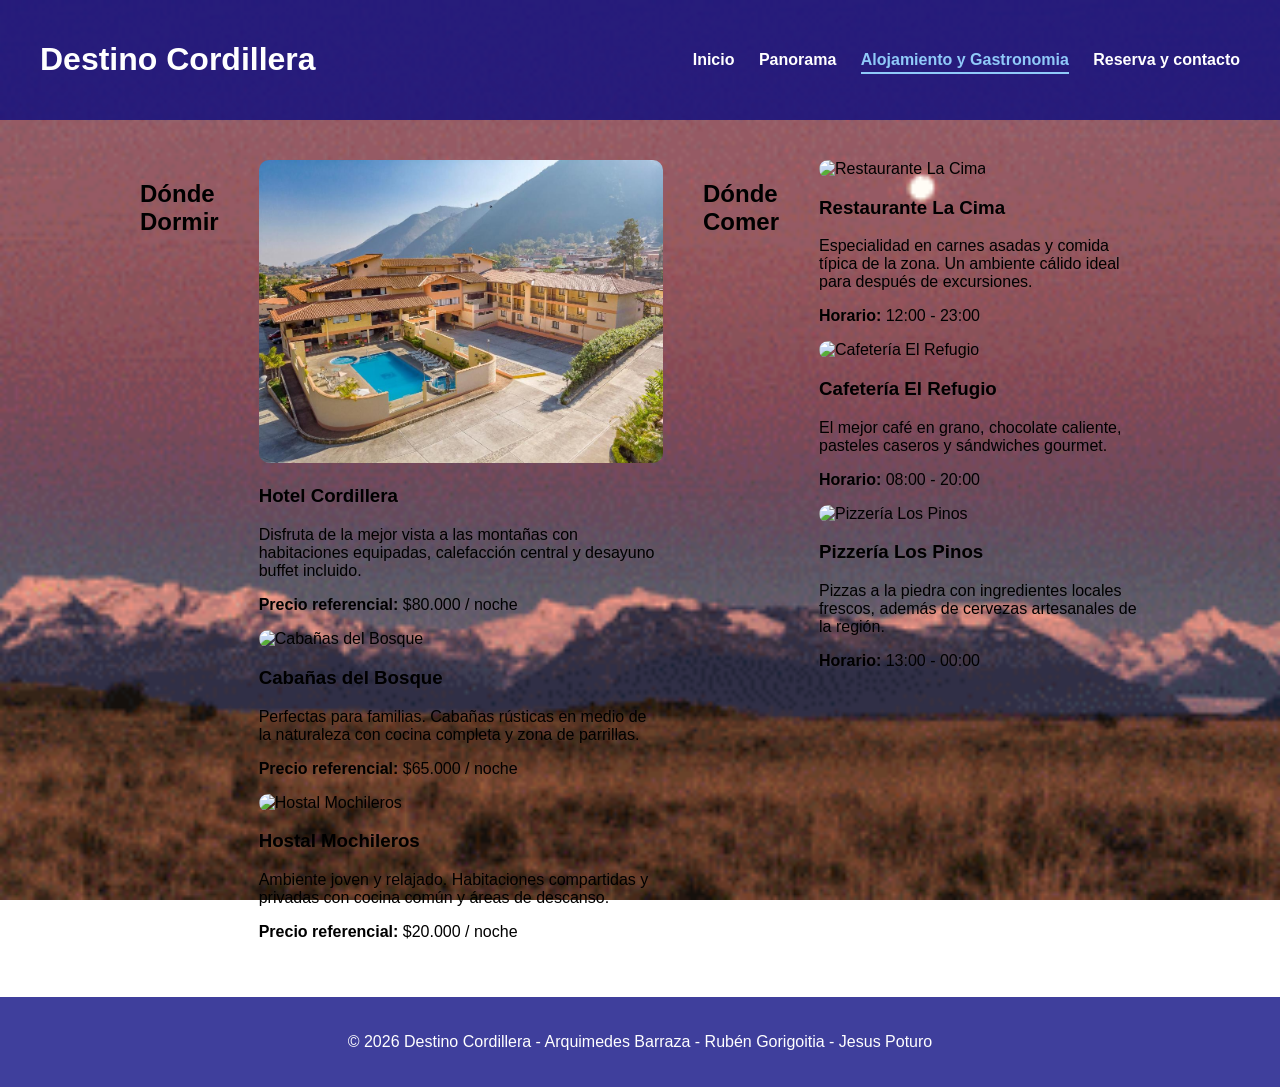
==== alojamiento-gastronomia.html @ 214349b8 "creacion es estructura html alojamientos y reservas" ====
<!doctype html>
<html lang="es">

<head>
  <meta charset="UTF-8" />
  <meta name="viewport" content="width=device-width, initial-scale=1.0" />
  <title>Alojamiento y Gastronomía - Destino Cordillera</title>
  <link rel="stylesheet" href="css/styles.css" />
</head>

<body>
  <header>
    <h1>Destino Cordillera</h1>
    <nav>
      <a href="index.html" class="enlace-menu">Inicio</a>
      <a href="panorama.html" class="enlace-menu">Panorama</a>
      <a href="alojamiento-gastronomia.html" class="enlace-menu activo">Alojamiento y Gastronomia</a>
      <a href="reserva-contacto.html" class="enlace-menu">Reserva y contacto</a>
    </nav>
  </header>

  <main>
    <h2>Dónde Dormir</h2>
    <section class="contenedor-tarjetas">
      <article class="tarjeta-info">
        <img src="img/recursos/hotel.jpg" alt="Hotel Cordillera" />
        <div class="contenido-tarjeta">
          <h3>Hotel Cordillera</h3>
          <p>Disfruta de la mejor vista a las montañas con habitaciones equipadas, calefacción central y desayuno buffet
            incluido.</p>
          <p><strong>Precio referencial:</strong> $80.000 / noche</p>
        </div>
      </article>

      <article class="tarjeta-info">
        <img src="https://via.placeholder.com/300x200" alt="Cabañas del Bosque" />
        <div class="contenido-tarjeta">
          <h3>Cabañas del Bosque</h3>
          <p>Perfectas para familias. Cabañas rústicas en medio de la naturaleza con cocina completa y zona de
            parrillas.</p>
          <p><strong>Precio referencial:</strong> $65.000 / noche</p>
        </div>
      </article>

      <article class="tarjeta-info">
        <img src="https://via.placeholder.com/300x200" alt="Hostal Mochileros" />
        <div class="contenido-tarjeta">
          <h3>Hostal Mochileros</h3>
          <p>Ambiente joven y relajado. Habitaciones compartidas y privadas con cocina común y áreas de descanso.</p>
          <p><strong>Precio referencial:</strong> $20.000 / noche</p>
        </div>
      </article>
    </section>

    <h2>Dónde Comer</h2>
    <section class="contenedor-tarjetas">
      <article class="tarjeta-info">
        <img src="https://via.placeholder.com/300x200" alt="Restaurante La Cima" />
        <div class="contenido-tarjeta">
          <h3>Restaurante La Cima</h3>
          <p>Especialidad en carnes asadas y comida típica de la zona. Un ambiente cálido ideal para después de
            excursiones.</p>
          <p><strong>Horario:</strong> 12:00 - 23:00</p>
        </div>
      </article>

      <article class="tarjeta-info">
        <img src="https://via.placeholder.com/300x200" alt="Cafetería El Refugio" />
        <div class="contenido-tarjeta">
          <h3>Cafetería El Refugio</h3>
          <p>El mejor café en grano, chocolate caliente, pasteles caseros y sándwiches gourmet.</p>
          <p><strong>Horario:</strong> 08:00 - 20:00</p>
        </div>
      </article>

      <article class="tarjeta-info">
        <img src="https://via.placeholder.com/300x200" alt="Pizzería Los Pinos" />
        <div class="contenido-tarjeta">
          <h3>Pizzería Los Pinos</h3>
          <p>Pizzas a la piedra con ingredientes locales frescos, además de cervezas artesanales de la región.</p>
          <p><strong>Horario:</strong> 13:00 - 00:00</p>
        </div>
      </article>
    </section>
  </main>

  <footer>
    <p>
      &copy; 2026 Destino Cordillera - Arquimedes Barraza - Rubén Gorigoitia - Jesus Poturo
    </p>
  </footer>
</body>

</html>
---- css/styles.css ----
body {
  margin: 0;
  padding: 0;
  font-family: Arial, Helvetica, sans-serif;
  background-image: url("../img/recursos/fondo.gif");
  background-size: cover;
  background-position: center;
  background-attachment: fixed;
  color: rgb(0, 0, 0);
  display: flex;
  flex-direction: column;
  min-height: 100vh;
}

header,
footer {
  background-color: rgba(9, 9, 129, 0.781);
  color: white;
  padding: 20px 40px;
}

header {
  display: flex;
  justify-content: space-between;
  align-items: center;
}

.enlace-menu {
  color: white;
  text-decoration: none;
  margin-left: 20px;
  font-weight: bold;
  transition: color 0.25s ease, border-bottom 0.25s ease;
  padding-bottom: 4px;
}

.enlace-menu:hover,
.enlace-menu.activo {
  color: #90caf9;
  border-bottom: 2px solid #90caf9;
}

main {
  max-width: 1000px;
  margin: 40px auto;
  display: flex;
  gap: 40px;
}

main img {
  max-width: 100%;
  border-radius: 10px;
}

.caja-presentacion {
  flex: 1;
  background-color: rgba(255, 255, 255, 0.911);
  padding: 30px;
  border-radius: 10px;
  box-shadow: 0 4px 15px rgba(0, 0, 0, 0.15);
}

.caja-botones {
  flex: 1;
  display: flex;
  flex-direction: column;
  justify-content: center;
}

.boton-gigante {
  display: block;
  background-color: rgba(9, 9, 129, 0.781);
  color: white;
  text-decoration: none;
  text-align: center;
  padding: 20px;
  margin-bottom: 20px;
  border-radius: 8px;
  font-weight: bold;
  font-size: 1.2rem;
  transition: transform 0.2s ease, background-color 0.2s ease, box-shadow 0.2s ease;
}

.boton-gigante:hover {
  background-color: rgba(6, 6, 95, 0.9);
  transform: translateY(-2px);
  box-shadow: 0 4px 12px rgba(0, 0, 0, 0.25);
}

footer {
  text-align: center;
  margin-top: auto;
}

/* ==========================================================================
   Estilos para la sección Panorama
   ========================================================================== */

main.main-panoramas {
  max-width: 1140px;
  width: 92%;
  display: flex;
  flex-direction: column;
  gap: 35px;
}

.banner-panoramas {
  text-align: center;
}

.banner-panoramas h2 {
  margin-top: 0;
  color: #090981;
  font-size: 2.1rem;
  margin-bottom: 15px;
}

.banner-panoramas p {
  font-size: 1.1rem;
  line-height: 1.6;
  color: #333;
  max-width: 850px;
  margin: 0 auto 20px auto;
}

.insignias-destacadas {
  display: flex;
  flex-wrap: wrap;
  justify-content: center;
  gap: 12px;
  margin-top: 15px;
}

.insignia-pill {
  background-color: rgba(9, 9, 129, 0.08);
  color: #090981;
  padding: 8px 16px;
  border-radius: 20px;
  font-size: 0.9rem;
  font-weight: bold;
  border: 1px solid rgba(9, 9, 129, 0.2);
}

/* Grilla de Panoramas */
.grilla-panoramas {
  display: grid;
  grid-template-columns: repeat(auto-fit, minmax(320px, 1fr));
  gap: 28px;
}

.tarjeta-panorama {
  background-color: rgba(255, 255, 255, 0.94);
  border-radius: 12px;
  overflow: hidden;
  box-shadow: 0 6px 18px rgba(0, 0, 0, 0.18);
  display: flex;
  flex-direction: column;
  transition: transform 0.3s ease, box-shadow 0.3s ease;
}

.tarjeta-panorama:hover {
  transform: translateY(-6px);
  box-shadow: 0 14px 26px rgba(0, 0, 0, 0.28);
}

.tarjeta-img-contenedor {
  position: relative;
  width: 100%;
  height: 230px;
  overflow: hidden;
}

.tarjeta-img-contenedor img {
  width: 100%;
  height: 100%;
  object-fit: cover;
  border-radius: 0;
  display: block;
  transition: transform 0.4s ease;
}

.tarjeta-panorama:hover .tarjeta-img-contenedor img {
  transform: scale(1.05);
}

.badge-categoria {
  position: absolute;
  top: 12px;
  right: 12px;
  background-color: rgba(9, 9, 129, 0.88);
  color: white;
  padding: 5px 14px;
  border-radius: 15px;
  font-size: 0.8rem;
  font-weight: bold;
  letter-spacing: 0.5px;
  box-shadow: 0 2px 6px rgba(0, 0, 0, 0.3);
}

.tarjeta-cuerpo {
  padding: 24px;
  display: flex;
  flex-direction: column;
  flex-grow: 1;
}

.tarjeta-cuerpo h3 {
  margin: 0 0 12px 0;
  color: #090981;
  font-size: 1.35rem;
}

.tarjeta-cuerpo p {
  margin: 0 0 16px 0;
  color: #444;
  line-height: 1.5;
  font-size: 0.95rem;
  flex-grow: 1;
}

.detalles-actividad {
  list-style: none;
  padding: 0;
  margin: 0 0 20px 0;
  border-top: 1px solid #e2e8f0;
  padding-top: 14px;
  font-size: 0.88rem;
  color: #555;
}

.detalles-actividad li {
  margin-bottom: 7px;
  display: flex;
  align-items: center;
  gap: 6px;
}

.detalles-actividad strong {
  color: #1e293b;
}

.boton-reserva-card {
  display: block;
  background-color: rgba(9, 9, 129, 0.85);
  color: white;
  text-align: center;
  text-decoration: none;
  padding: 13px;
  border-radius: 8px;
  font-weight: bold;
  font-size: 1rem;
  transition: background-color 0.2s ease, transform 0.2s ease;
}

.boton-reserva-card:hover {
  background-color: #050550;
  transform: translateY(-2px);
}

/* Sección de Recomendaciones / Consejos */
.seccion-consejos h2 {
  color: #090981;
  margin-top: 0;
  text-align: center;
  font-size: 1.85rem;
  margin-bottom: 15px;
}

.seccion-consejos .subtitulo-consejos {
  text-align: center;
  color: #555;
  margin-top: 0;
  margin-bottom: 25px;
}

.grilla-consejos {
  display: grid;
  grid-template-columns: repeat(auto-fit, minmax(230px, 1fr));
  gap: 20px;
}

.tarjeta-consejo {
  background: rgba(9, 9, 129, 0.05);
  border-left: 4px solid rgba(9, 9, 129, 0.781);
  padding: 18px;
  border-radius: 8px;
}

.tarjeta-consejo h4 {
  margin: 0 0 8px 0;
  color: #090981;
  font-size: 1.1rem;
}

.tarjeta-consejo p {
  margin: 0;
  color: #555;
  font-size: 0.92rem;
  line-height: 1.45;
}

/* Banner CTA Final */
.banner-cta-final {
  text-align: center;
  background-color: rgba(255, 255, 255, 0.94);
  padding: 35px 25px;
  border-radius: 10px;
}

.banner-cta-final h3 {
  color: #090981;
  font-size: 1.7rem;
  margin: 0 0 10px 0;
}

.banner-cta-final p {
  color: #444;
  font-size: 1.1rem;
  max-width: 700px;
  margin: 0 auto 22px auto;
}

.boton-cta-contacto {
  display: inline-block;
  background-color: rgba(9, 9, 129, 0.85);
  color: white;
  text-decoration: none;
  padding: 15px 35px;
  border-radius: 8px;
  font-weight: bold;
  font-size: 1.15rem;
  transition: background-color 0.2s ease, transform 0.2s ease, box-shadow 0.2s ease;
}

.boton-cta-contacto:hover {
  background-color: #050550;
  transform: translateY(-2px);
  box-shadow: 0 4px 12px rgba(0, 0, 0, 0.25);
}

/* ==========================================================================
   Diseño Responsivo
   ========================================================================== */

@media (max-width: 850px) {
  header {
    flex-direction: column;
    text-align: center;
    gap: 15px;
    padding: 20px;
  }

  nav {
    display: flex;
    flex-wrap: wrap;
    justify-content: center;
    gap: 10px;
  }

  .enlace-menu {
    margin: 0 8px;
  }

  main {
    flex-direction: column;
    margin: 25px auto;
    width: 92%;
  }

  .grilla-panoramas {
    grid-template-columns: 1fr;
  }
}
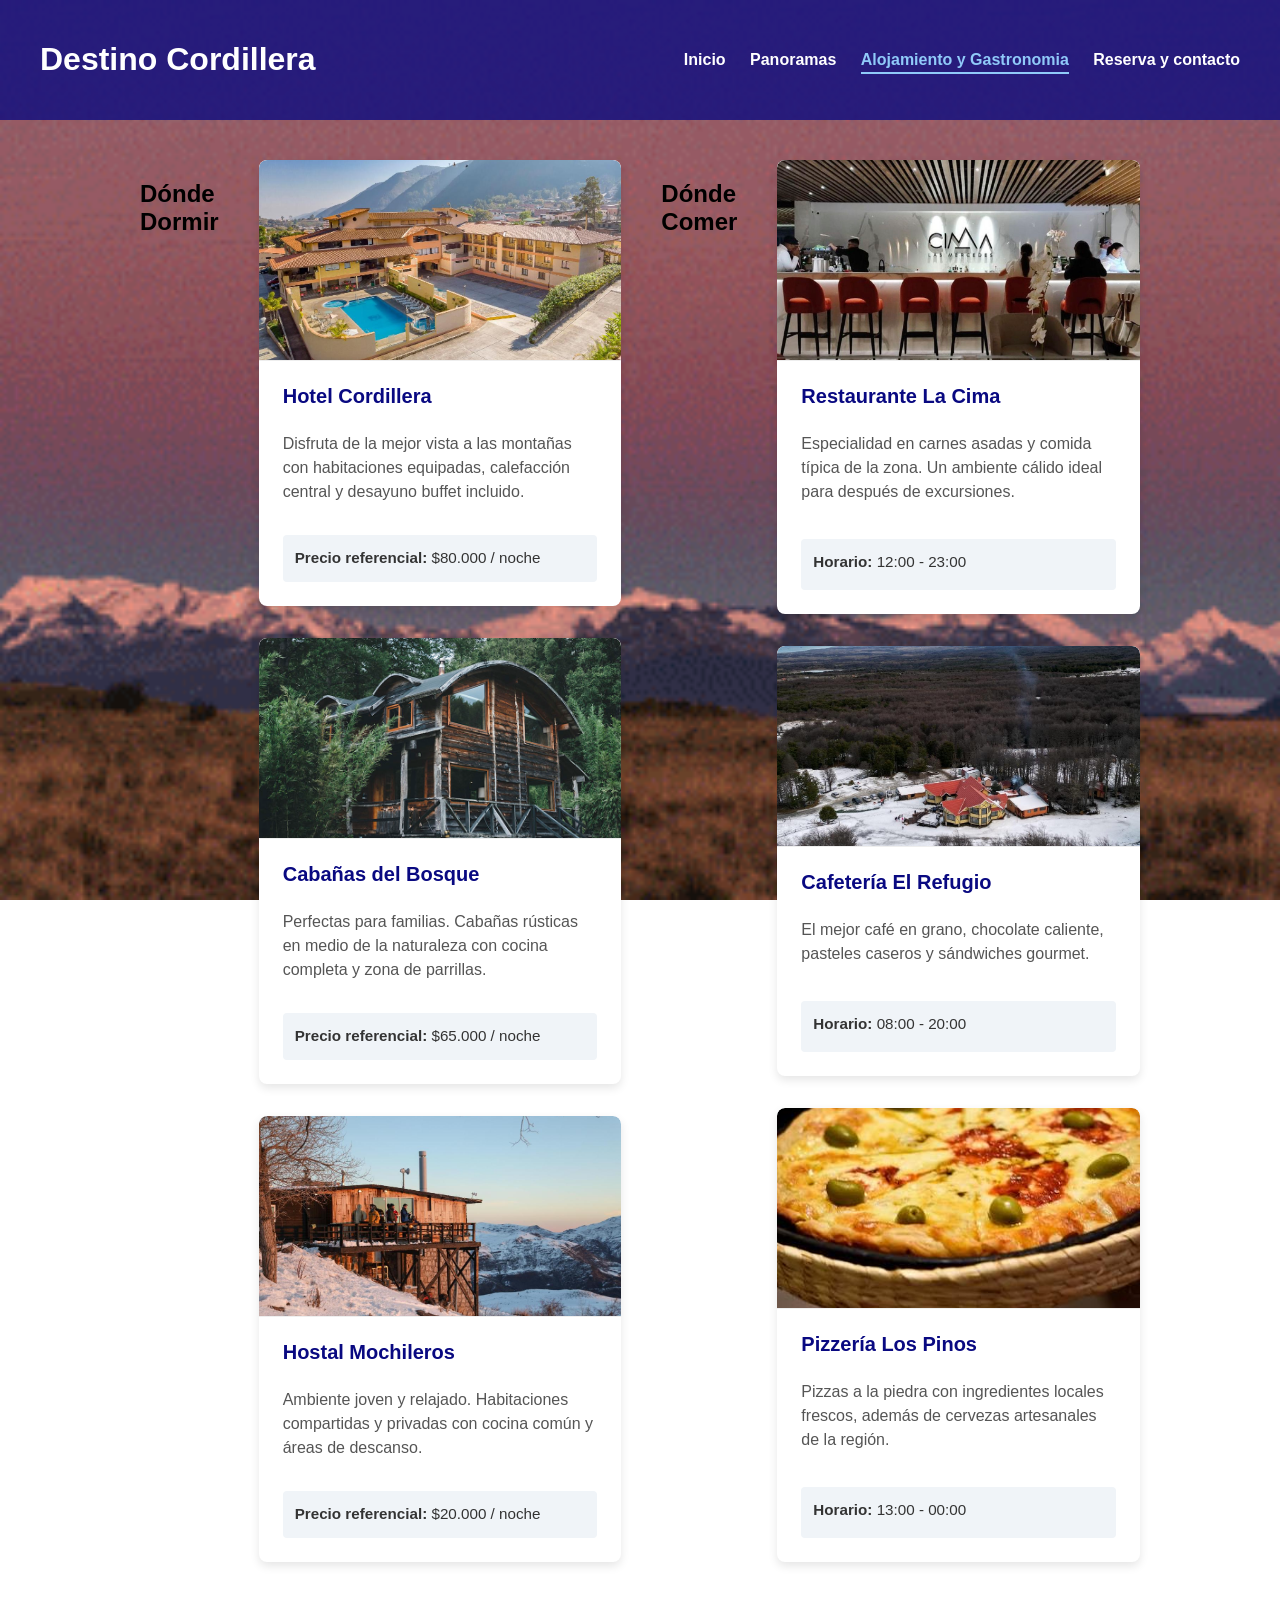
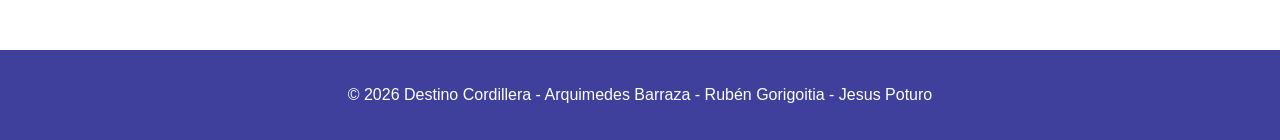
==== commit 2148510b: "cambie, agregue images y breves correcciones" ====
--- a/alojamiento-gastronomia.html
+++ b/alojamiento-gastronomia.html
@@ -13,7 +13,7 @@
     <h1>Destino Cordillera</h1>
     <nav>
       <a href="index.html" class="enlace-menu">Inicio</a>
-      <a href="panorama.html" class="enlace-menu">Panorama</a>
+      <a href="panorama.html" class="enlace-menu">Panoramas</a>
       <a href="alojamiento-gastronomia.html" class="enlace-menu activo">Alojamiento y Gastronomia</a>
       <a href="reserva-contacto.html" class="enlace-menu">Reserva y contacto</a>
     </nav>
@@ -33,7 +33,7 @@
       </article>
 
       <article class="tarjeta-info">
-        <img src="https://via.placeholder.com/300x200" alt="Cabañas del Bosque" />
+        <img src="img/recursos/cabañasbosque.jpg" alt="Cabañas del Bosque" />
         <div class="contenido-tarjeta">
           <h3>Cabañas del Bosque</h3>
           <p>Perfectas para familias. Cabañas rústicas en medio de la naturaleza con cocina completa y zona de
@@ -43,7 +43,7 @@
       </article>
 
       <article class="tarjeta-info">
-        <img src="https://via.placeholder.com/300x200" alt="Hostal Mochileros" />
+        <img src="img/recursos/mochileros.jpg" alt="Hostal Mochileros" />
         <div class="contenido-tarjeta">
           <h3>Hostal Mochileros</h3>
           <p>Ambiente joven y relajado. Habitaciones compartidas y privadas con cocina común y áreas de descanso.</p>
@@ -55,7 +55,7 @@
     <h2>Dónde Comer</h2>
     <section class="contenedor-tarjetas">
       <article class="tarjeta-info">
-        <img src="https://via.placeholder.com/300x200" alt="Restaurante La Cima" />
+        <img src="img/recursos/lacima.jpg" alt="Restaurante La Cima" />
         <div class="contenido-tarjeta">
           <h3>Restaurante La Cima</h3>
           <p>Especialidad en carnes asadas y comida típica de la zona. Un ambiente cálido ideal para después de
@@ -65,7 +65,7 @@
       </article>
 
       <article class="tarjeta-info">
-        <img src="https://via.placeholder.com/300x200" alt="Cafetería El Refugio" />
+        <img src="img/recursos/cafeteriarefugio.jpg" alt="Cafetería El Refugio" />
         <div class="contenido-tarjeta">
           <h3>Cafetería El Refugio</h3>
           <p>El mejor café en grano, chocolate caliente, pasteles caseros y sándwiches gourmet.</p>
@@ -74,7 +74,7 @@
       </article>
 
       <article class="tarjeta-info">
-        <img src="https://via.placeholder.com/300x200" alt="Pizzería Los Pinos" />
+        <img src="img/recursos/pizza.jfif" alt="Pizzería Los Pinos" />
         <div class="contenido-tarjeta">
           <h3>Pizzería Los Pinos</h3>
           <p>Pizzas a la piedra con ingredientes locales frescos, además de cervezas artesanales de la región.</p>
--- a/css/styles.css
+++ b/css/styles.css
@@ -372,3 +372,174 @@
   }
 }
 
+/* ==========================================================================
+   Estilos específicos para la página de Reserva y Contacto
+   ========================================================================== */
+.contenedor-contacto {
+  padding: 2rem;
+  max-width: 1200px;
+  margin: 0 auto;
+  display: flex;
+  flex-direction: column;
+  gap: 2rem;
+}
+
+.seccion-formulario,
+.seccion-info-contacto {
+  background-color: #f9f9f9;
+  padding: 2rem;
+  border-radius: 8px;
+  box-shadow: 0 4px 6px rgba(0, 0, 0, 0.1);
+}
+
+.formulario-reserva fieldset {
+  border: 1px solid #ddd;
+  padding: 1.5rem;
+  margin-bottom: 1.5rem;
+  border-radius: 4px;
+}
+
+.formulario-reserva legend {
+  font-weight: bold;
+  color: #333;
+  padding: 0 0.5rem;
+}
+
+.formulario-reserva label {
+  display: block;
+  margin-bottom: 0.5rem;
+  font-weight: 600;
+  color: #555;
+}
+
+.formulario-reserva input,
+.formulario-reserva select,
+.formulario-reserva textarea {
+  width: 100%;
+  padding: 0.75rem;
+  margin-bottom: 1rem;
+  border: 1px solid #ccc;
+  border-radius: 4px;
+  font-family: inherit;
+}
+
+.formulario-reserva input:focus,
+.formulario-reserva select:focus,
+.formulario-reserva textarea:focus {
+  border-color: #0066cc;
+  outline: none;
+  box-shadow: 0 0 0 3px rgba(0, 102, 204, 0.2);
+}
+
+.boton-enviar {
+  background-color: #0066cc;
+  color: white;
+  border: none;
+  padding: 1rem 2rem;
+  font-size: 1.1rem;
+  border-radius: 4px;
+  cursor: pointer;
+  transition: background-color 0.3s;
+  width: 100%;
+}
+
+.boton-enviar:hover {
+  background-color: #004c99;
+}
+
+.seccion-info-contacto h3 {
+  color: #333;
+  margin-top: 1.5rem;
+  margin-bottom: 1rem;
+}
+
+.seccion-info-contacto p {
+  margin-bottom: 0.5rem;
+  color: #555;
+}
+
+.mapa-referencial img {
+  display: block;
+  margin-top: 1rem;
+  box-shadow: 0 2px 4px rgba(0, 0, 0, 0.1);
+}
+
+/* Responsividad para pantallas grandes */
+@media (min-width: 768px) {
+  .contenedor-contacto {
+    flex-direction: row;
+    align-items: flex-start;
+  }
+
+  .seccion-formulario {
+    flex: 2;
+  }
+
+  .seccion-info-contacto {
+    flex: 1;
+  }
+}
+
+/* ==========================================================================
+   Estilos específicos para la página de Alojamiento y Gastronomía
+   ========================================================================== */
+.contenedor-tarjetas {
+  display: grid;
+  grid-template-columns: repeat(auto-fit, minmax(280px, 1fr));
+  gap: 2rem;
+  margin-bottom: 3rem;
+  width: 100%;
+}
+
+.tarjeta-info {
+  background-color: white;
+  border-radius: 8px;
+  overflow: hidden;
+  box-shadow: 0 4px 10px rgba(0, 0, 0, 0.1);
+  transition: transform 0.3s ease, box-shadow 0.3s ease;
+  display: flex;
+  flex-direction: column;
+}
+
+.tarjeta-info:hover {
+  transform: translateY(-5px);
+  box-shadow: 0 8px 15px rgba(0, 0, 0, 0.2);
+}
+
+.tarjeta-info img {
+  width: 100%;
+  height: 200px;
+  object-fit: cover;
+  border-bottom: 1px solid #eee;
+  border-radius: 8px 8px 0 0;
+}
+
+.contenido-tarjeta {
+  padding: 1.5rem;
+  display: flex;
+  flex-direction: column;
+  flex-grow: 1;
+}
+
+.contenido-tarjeta h3 {
+  color: #090981;
+  margin-top: 0;
+  margin-bottom: 0.5rem;
+  font-size: 1.25rem;
+}
+
+.contenido-tarjeta p {
+  color: #555;
+  line-height: 1.5;
+  margin-bottom: 1rem;
+  flex-grow: 1;
+}
+
+.contenido-tarjeta p:last-child {
+  margin-bottom: 0;
+  font-size: 0.95rem;
+  background-color: #f0f4f8;
+  padding: 0.75rem;
+  border-radius: 4px;
+  color: #333;
+}
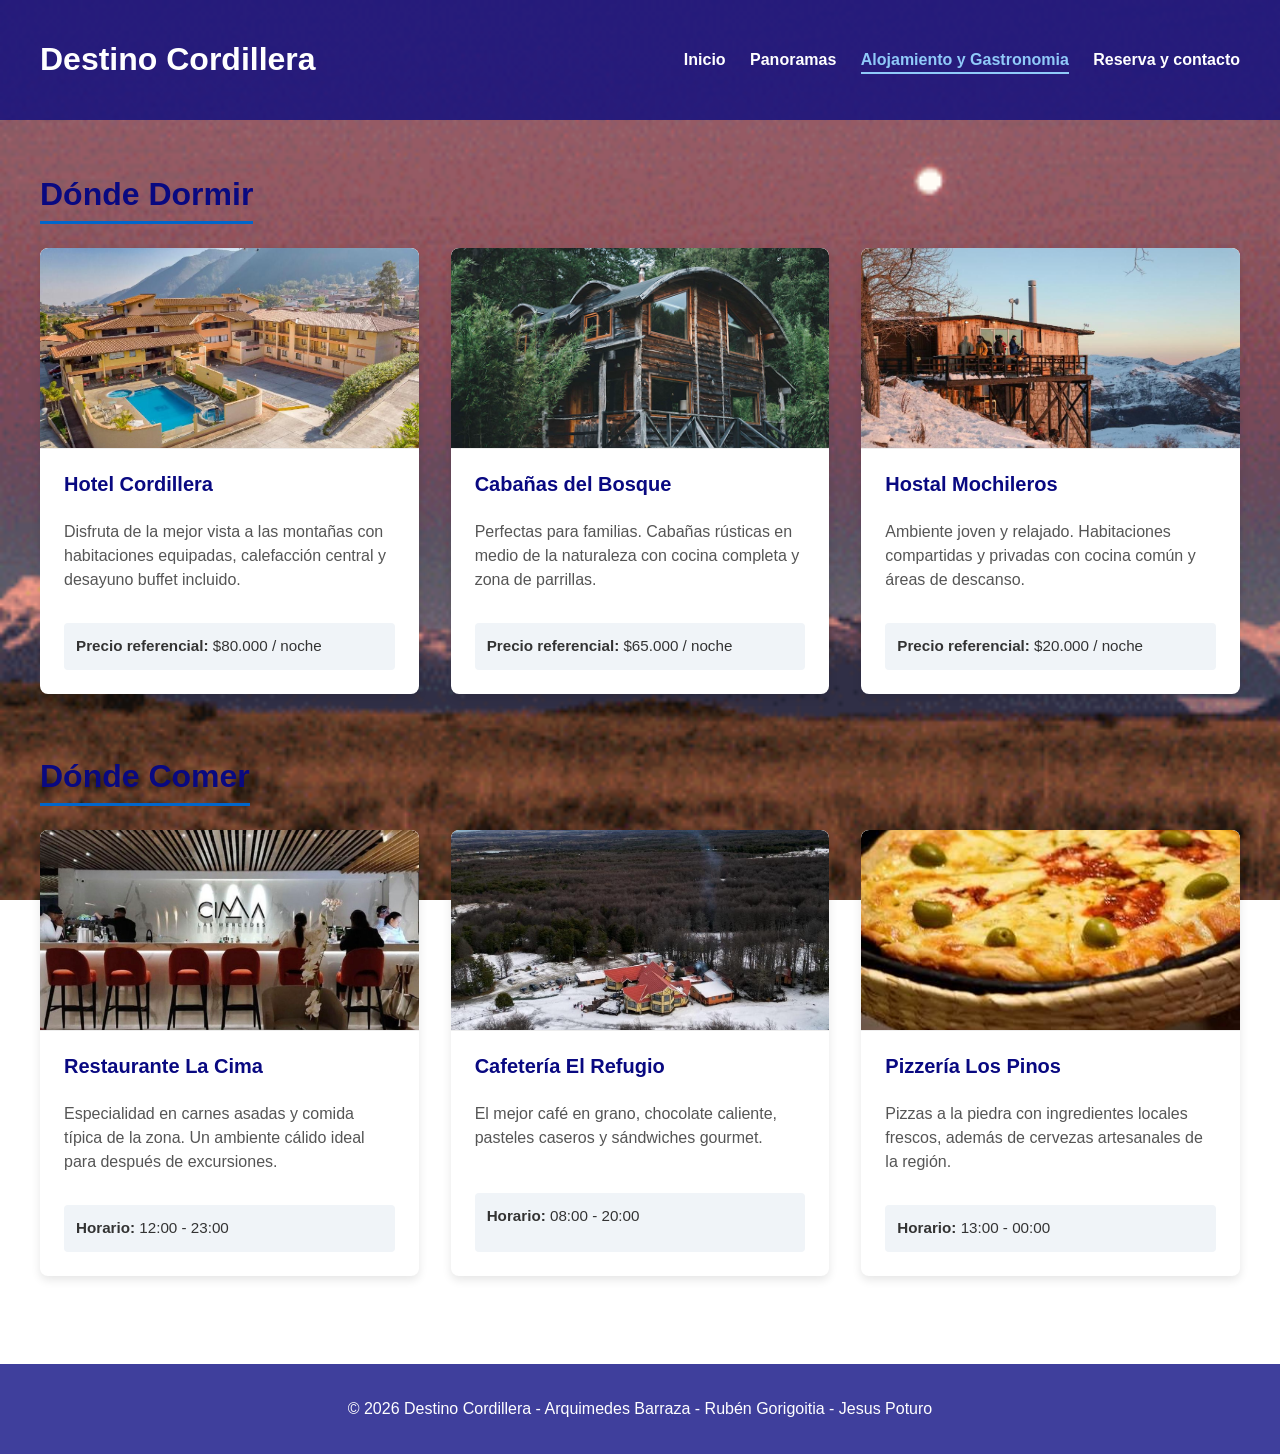
==== commit ce3598f3: "arreglos letras voladoras" ====
--- a/alojamiento-gastronomia.html
+++ b/alojamiento-gastronomia.html
@@ -19,8 +19,8 @@
     </nav>
   </header>
 
-  <main>
-    <h2>Dónde Dormir</h2>
+  <main class="main-alojamiento">
+    <h2 class="titulo-seccion">Dónde Dormir</h2>
     <section class="contenedor-tarjetas">
       <article class="tarjeta-info">
         <img src="img/recursos/hotel.jpg" alt="Hotel Cordillera" />
@@ -52,7 +52,7 @@
       </article>
     </section>
 
-    <h2>Dónde Comer</h2>
+    <h2 class="titulo-seccion">Dónde Comer</h2>
     <section class="contenedor-tarjetas">
       <article class="tarjeta-info">
         <img src="img/recursos/lacima.jpg" alt="Restaurante La Cima" />
--- a/css/styles.css
+++ b/css/styles.css
@@ -376,97 +376,218 @@
    Estilos específicos para la página de Reserva y Contacto
    ========================================================================== */
 .contenedor-contacto {
-  padding: 2rem;
+  padding: 2rem 1rem;
   max-width: 1200px;
   margin: 0 auto;
+}
+
+.columnas-contacto {
   display: flex;
   flex-direction: column;
   gap: 2rem;
+}
+
+.titulo-centro {
+  text-align: center;
+  margin-bottom: 2rem;
 }
 
 .seccion-formulario,
 .seccion-info-contacto {
-  background-color: #f9f9f9;
-  padding: 2rem;
-  border-radius: 8px;
-  box-shadow: 0 4px 6px rgba(0, 0, 0, 0.1);
+  background-color: #ffffff;
+  padding: 2.5rem;
+  border-radius: 12px;
+  box-shadow: 0 8px 24px rgba(9, 9, 129, 0.08);
+  border-top: 4px solid rgba(9, 9, 129, 0.781);
 }
 
 .formulario-reserva fieldset {
-  border: 1px solid #ddd;
-  padding: 1.5rem;
-  margin-bottom: 1.5rem;
-  border-radius: 4px;
+  border: 1px solid #e2e8f0;
+  padding: 1.8rem;
+  margin-bottom: 2rem;
+  border-radius: 8px;
+  background-color: #f8fafc;
 }
 
 .formulario-reserva legend {
-  font-weight: bold;
-  color: #333;
-  padding: 0 0.5rem;
+  font-weight: 700;
+  color: #090981;
+  padding: 0 1rem;
+  font-size: 1.15rem;
+  background-color: #ffffff;
+  border: 1px solid #e2e8f0;
+  border-radius: 20px;
 }
 
 .formulario-reserva label {
   display: block;
-  margin-bottom: 0.5rem;
+  margin-bottom: 0.6rem;
   font-weight: 600;
-  color: #555;
-}
-
-.formulario-reserva input,
+  color: #334155;
+  font-size: 0.95rem;
+}
+
+.formulario-reserva input:not([type="radio"]),
 .formulario-reserva select,
 .formulario-reserva textarea {
   width: 100%;
-  padding: 0.75rem;
-  margin-bottom: 1rem;
-  border: 1px solid #ccc;
-  border-radius: 4px;
+  padding: 0.85rem 1rem;
+  margin-bottom: 1.25rem;
+  border: 1px solid #cbd5e1;
+  border-radius: 6px;
   font-family: inherit;
-}
-
-.formulario-reserva input:focus,
+  font-size: 1rem;
+  color: #1e293b;
+  background-color: #ffffff;
+  transition: all 0.2s ease;
+  box-sizing: border-box;
+}
+
+.formulario-reserva input:not([type="radio"]):focus,
 .formulario-reserva select:focus,
 .formulario-reserva textarea:focus {
-  border-color: #0066cc;
+  border-color: rgba(9, 9, 129, 0.5);
   outline: none;
-  box-shadow: 0 0 0 3px rgba(0, 102, 204, 0.2);
+  box-shadow: 0 0 0 3px rgba(9, 9, 129, 0.15);
+  background-color: #fff;
+}
+
+/* Nuevos estilos para radios */
+.opciones-reserva {
+  display: flex;
+  flex-direction: column;
+  gap: 0.8rem;
+  margin-bottom: 1.5rem;
+}
+
+@media (min-width: 600px) {
+  .opciones-reserva {
+    flex-direction: row;
+    gap: 1rem;
+  }
+}
+
+.opcion-radio {
+  display: flex;
+  align-items: center;
+  cursor: pointer;
+  background-color: #ffffff;
+  border: 1px solid #cbd5e1;
+  border-radius: 8px;
+  padding: 0.75rem 1rem;
+  transition: all 0.2s ease;
+  flex: 1;
+}
+
+.opcion-radio:hover {
+  border-color: #090981;
+  background-color: #f0f4ff;
+}
+
+.opcion-radio input[type="radio"] {
+  margin-right: 10px;
+  width: 18px;
+  height: 18px;
+  accent-color: #090981;
+}
+
+.opcion-radio span {
+  font-weight: 600;
+  color: #475569;
+}
+
+/* Caja resumen elegante */
+.caja-resumen {
+  background: linear-gradient(135deg, rgba(9,9,129,0.05) 0%, rgba(9,9,129,0.1) 100%);
+  padding: 1.5rem;
+  border-radius: 8px;
+  margin-bottom: 1.5rem;
+  border-left: 5px solid #090981;
+}
+
+.resumen-titulo {
+  margin: 0 0 1rem 0;
+  color: #090981;
+  font-size: 1.2rem;
+  text-transform: uppercase;
+  letter-spacing: 0.5px;
+}
+
+.resumen-detalle {
+  display: flex;
+  flex-direction: column;
+  gap: 0.5rem;
+  margin-bottom: 1rem;
+}
+
+.resumen-detalle p {
+  margin: 0;
+  display: flex;
+  justify-content: space-between;
+  color: #475569;
+  font-size: 0.95rem;
+}
+
+.resumen-total {
+  margin: 0;
+  padding-top: 1rem;
+  border-top: 1px dashed #cbd5e1;
+  display: flex;
+  justify-content: space-between;
+  color: #090981;
+  font-size: 1.25rem;
 }
 
 .boton-enviar {
-  background-color: #0066cc;
+  background-color: rgba(9, 9, 129, 0.85);
   color: white;
   border: none;
-  padding: 1rem 2rem;
-  font-size: 1.1rem;
-  border-radius: 4px;
+  padding: 1.2rem 2rem;
+  font-size: 1.15rem;
+  font-weight: bold;
+  border-radius: 8px;
   cursor: pointer;
-  transition: background-color 0.3s;
+  transition: all 0.3s ease;
   width: 100%;
+  box-shadow: 0 4px 12px rgba(9, 9, 129, 0.2);
 }
 
 .boton-enviar:hover {
-  background-color: #004c99;
+  background-color: #050550;
+  transform: translateY(-2px);
+  box-shadow: 0 6px 16px rgba(9, 9, 129, 0.3);
 }
 
 .seccion-info-contacto h3 {
-  color: #333;
+  color: #090981;
   margin-top: 1.5rem;
   margin-bottom: 1rem;
+  font-size: 1.3rem;
+  border-bottom: 2px solid #f1f5f9;
+  padding-bottom: 0.5rem;
 }
 
 .seccion-info-contacto p {
-  margin-bottom: 0.5rem;
-  color: #555;
+  margin-bottom: 0.75rem;
+  color: #475569;
+  line-height: 1.6;
 }
 
 .mapa-referencial img {
   display: block;
   margin-top: 1rem;
-  box-shadow: 0 2px 4px rgba(0, 0, 0, 0.1);
+  border-radius: 8px;
+  box-shadow: 0 4px 12px rgba(0, 0, 0, 0.1);
+  transition: transform 0.3s ease;
+}
+
+.mapa-referencial img:hover {
+  transform: scale(1.02);
 }
 
 /* Responsividad para pantallas grandes */
-@media (min-width: 768px) {
-  .contenedor-contacto {
+@media (min-width: 850px) {
+  .columnas-contacto {
     flex-direction: row;
     align-items: flex-start;
   }
@@ -477,12 +598,35 @@
 
   .seccion-info-contacto {
     flex: 1;
+    position: sticky;
+    top: 20px;
   }
 }
 
 /* ==========================================================================
    Estilos específicos para la página de Alojamiento y Gastronomía
    ========================================================================== */
+.main-alojamiento {
+  display: flex;
+  flex-direction: column;
+  max-width: 1200px;
+  margin: 40px auto;
+  padding: 0 20px;
+  gap: 0;
+  width: 100%;
+}
+
+.titulo-seccion {
+  color: #090981;
+  font-size: 2rem;
+  margin-bottom: 1.5rem;
+  margin-top: 1rem;
+  border-bottom: 3px solid #0066cc;
+  padding-bottom: 0.5rem;
+  display: inline-block;
+  align-self: flex-start;
+}
+
 .contenedor-tarjetas {
   display: grid;
   grid-template-columns: repeat(auto-fit, minmax(280px, 1fr));
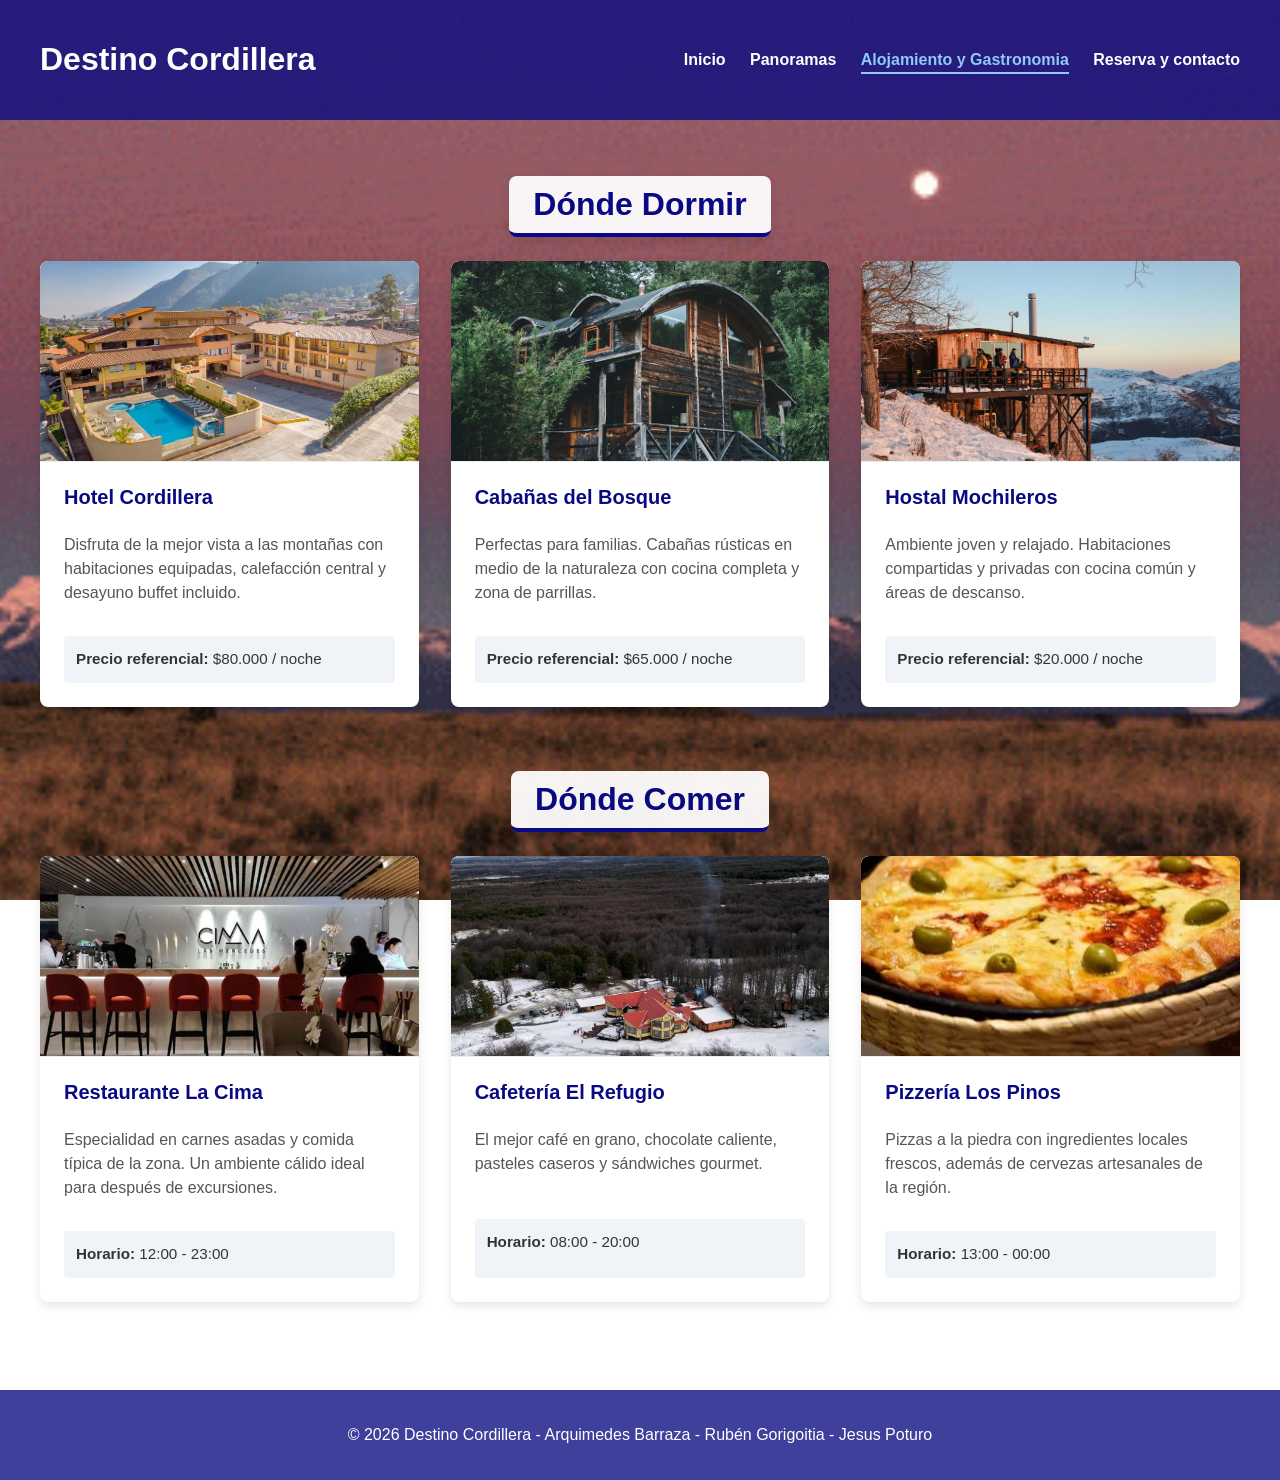
==== commit 746cb0ea: "creacion del readme, correccion de sintaxis en panorama.html y alojamiento-gastronomia, renombrar im" ====
--- a/alojamiento-gastronomia.html
+++ b/alojamiento-gastronomia.html
@@ -20,67 +20,71 @@
   </header>
 
   <main class="main-alojamiento">
-    <h2 class="titulo-seccion">Dónde Dormir</h2>
-    <section class="contenedor-tarjetas">
-      <article class="tarjeta-info">
-        <img src="img/recursos/hotel.jpg" alt="Hotel Cordillera" />
-        <div class="contenido-tarjeta">
-          <h3>Hotel Cordillera</h3>
-          <p>Disfruta de la mejor vista a las montañas con habitaciones equipadas, calefacción central y desayuno buffet
-            incluido.</p>
-          <p><strong>Precio referencial:</strong> $80.000 / noche</p>
-        </div>
-      </article>
+    <section class="seccion-alojamiento">
+      <h2 class="titulo-seccion titulo-centro">Dónde Dormir</h2>
+      <div class="contenedor-tarjetas">
+        <article class="tarjeta-info">
+          <img src="img/recursos/hotel.jpg" alt="Hotel Cordillera" />
+          <div class="contenido-tarjeta">
+            <h3>Hotel Cordillera</h3>
+            <p>Disfruta de la mejor vista a las montañas con habitaciones equipadas, calefacción central y desayuno buffet
+              incluido.</p>
+            <p><strong>Precio referencial:</strong> $80.000 / noche</p>
+          </div>
+        </article>
 
-      <article class="tarjeta-info">
-        <img src="img/recursos/cabañasbosque.jpg" alt="Cabañas del Bosque" />
-        <div class="contenido-tarjeta">
-          <h3>Cabañas del Bosque</h3>
-          <p>Perfectas para familias. Cabañas rústicas en medio de la naturaleza con cocina completa y zona de
-            parrillas.</p>
-          <p><strong>Precio referencial:</strong> $65.000 / noche</p>
-        </div>
-      </article>
+        <article class="tarjeta-info">
+          <img src="img/recursos/cabañasbosque.jpg" alt="Cabañas del Bosque" />
+          <div class="contenido-tarjeta">
+            <h3>Cabañas del Bosque</h3>
+            <p>Perfectas para familias. Cabañas rústicas en medio de la naturaleza con cocina completa y zona de
+              parrillas.</p>
+            <p><strong>Precio referencial:</strong> $65.000 / noche</p>
+          </div>
+        </article>
 
-      <article class="tarjeta-info">
-        <img src="img/recursos/mochileros.jpg" alt="Hostal Mochileros" />
-        <div class="contenido-tarjeta">
-          <h3>Hostal Mochileros</h3>
-          <p>Ambiente joven y relajado. Habitaciones compartidas y privadas con cocina común y áreas de descanso.</p>
-          <p><strong>Precio referencial:</strong> $20.000 / noche</p>
-        </div>
-      </article>
+        <article class="tarjeta-info">
+          <img src="img/recursos/mochileros.jpg" alt="Hostal Mochileros" />
+          <div class="contenido-tarjeta">
+            <h3>Hostal Mochileros</h3>
+            <p>Ambiente joven y relajado. Habitaciones compartidas y privadas con cocina común y áreas de descanso.</p>
+            <p><strong>Precio referencial:</strong> $20.000 / noche</p>
+          </div>
+        </article>
+      </div>
     </section>
 
-    <h2 class="titulo-seccion">Dónde Comer</h2>
-    <section class="contenedor-tarjetas">
-      <article class="tarjeta-info">
-        <img src="img/recursos/lacima.jpg" alt="Restaurante La Cima" />
-        <div class="contenido-tarjeta">
-          <h3>Restaurante La Cima</h3>
-          <p>Especialidad en carnes asadas y comida típica de la zona. Un ambiente cálido ideal para después de
-            excursiones.</p>
-          <p><strong>Horario:</strong> 12:00 - 23:00</p>
-        </div>
-      </article>
+    <section class="seccion-gastronomia">
+      <h2 class="titulo-seccion titulo-centro">Dónde Comer</h2>
+      <div class="contenedor-tarjetas">
+        <article class="tarjeta-info">
+          <img src="img/recursos/lacima.jpg" alt="Restaurante La Cima" />
+          <div class="contenido-tarjeta">
+            <h3>Restaurante La Cima</h3>
+            <p>Especialidad en carnes asadas y comida típica de la zona. Un ambiente cálido ideal para después de
+              excursiones.</p>
+            <p><strong>Horario:</strong> 12:00 - 23:00</p>
+          </div>
+        </article>
 
-      <article class="tarjeta-info">
-        <img src="img/recursos/cafeteriarefugio.jpg" alt="Cafetería El Refugio" />
-        <div class="contenido-tarjeta">
-          <h3>Cafetería El Refugio</h3>
-          <p>El mejor café en grano, chocolate caliente, pasteles caseros y sándwiches gourmet.</p>
-          <p><strong>Horario:</strong> 08:00 - 20:00</p>
-        </div>
-      </article>
+        <article class="tarjeta-info">
+          <img src="img/recursos/cafeteriarefugio.jpg" alt="Cafetería El Refugio" />
+          <div class="contenido-tarjeta">
+            <h3>Cafetería El Refugio</h3>
+            <p>El mejor café en grano, chocolate caliente, pasteles caseros y sándwiches gourmet.</p>
+            <p><strong>Horario:</strong> 08:00 - 20:00</p>
+          </div>
+        </article>
 
-      <article class="tarjeta-info">
-        <img src="img/recursos/pizza.jfif" alt="Pizzería Los Pinos" />
-        <div class="contenido-tarjeta">
-          <h3>Pizzería Los Pinos</h3>
-          <p>Pizzas a la piedra con ingredientes locales frescos, además de cervezas artesanales de la región.</p>
-          <p><strong>Horario:</strong> 13:00 - 00:00</p>
-        </div>
-      </article>
+        <article class="tarjeta-info">
+          <img src="img/recursos/pizza.jpg" alt="Pizzería Los Pinos" />
+          <div class="contenido-tarjeta">
+            <h3>Pizzería Los Pinos</h3>
+            <p>Pizzas a la piedra con ingredientes locales frescos, además de cervezas artesanales de la región.</p>
+            <p><strong>Horario:</strong> 13:00 - 00:00</p>
+          </div>
+        </article>
+      </div>
     </section>
   </main>
 
--- a/css/styles.css
+++ b/css/styles.css
@@ -376,19 +376,27 @@
    Estilos específicos para la página de Reserva y Contacto
    ========================================================================== */
 .contenedor-contacto {
+  display: flex;
+  flex-direction: column;
   padding: 2rem 1rem;
   max-width: 1200px;
   margin: 0 auto;
+  width: 100%;
+  box-sizing: border-box;
 }
 
 .columnas-contacto {
   display: flex;
   flex-direction: column;
   gap: 2rem;
+  width: 100%;
 }
 
 .titulo-centro {
   text-align: center;
+  align-self: center;
+  margin-left: auto;
+  margin-right: auto;
   margin-bottom: 2rem;
 }
 
@@ -616,15 +624,22 @@
   width: 100%;
 }
 
+.seccion-alojamiento,
+.seccion-gastronomia {
+  width: 100%;
+}
+
 .titulo-seccion {
+  background-color: rgba(255, 255, 255, 0.94);
   color: #090981;
   font-size: 2rem;
   margin-bottom: 1.5rem;
   margin-top: 1rem;
-  border-bottom: 3px solid #0066cc;
-  padding-bottom: 0.5rem;
-  display: inline-block;
-  align-self: flex-start;
+  padding: 10px 24px;
+  border-radius: 8px;
+  border-bottom: 4px solid #090981;
+  display: table;
+  box-shadow: 0 4px 12px rgba(0, 0, 0, 0.12);
 }
 
 .contenedor-tarjetas {
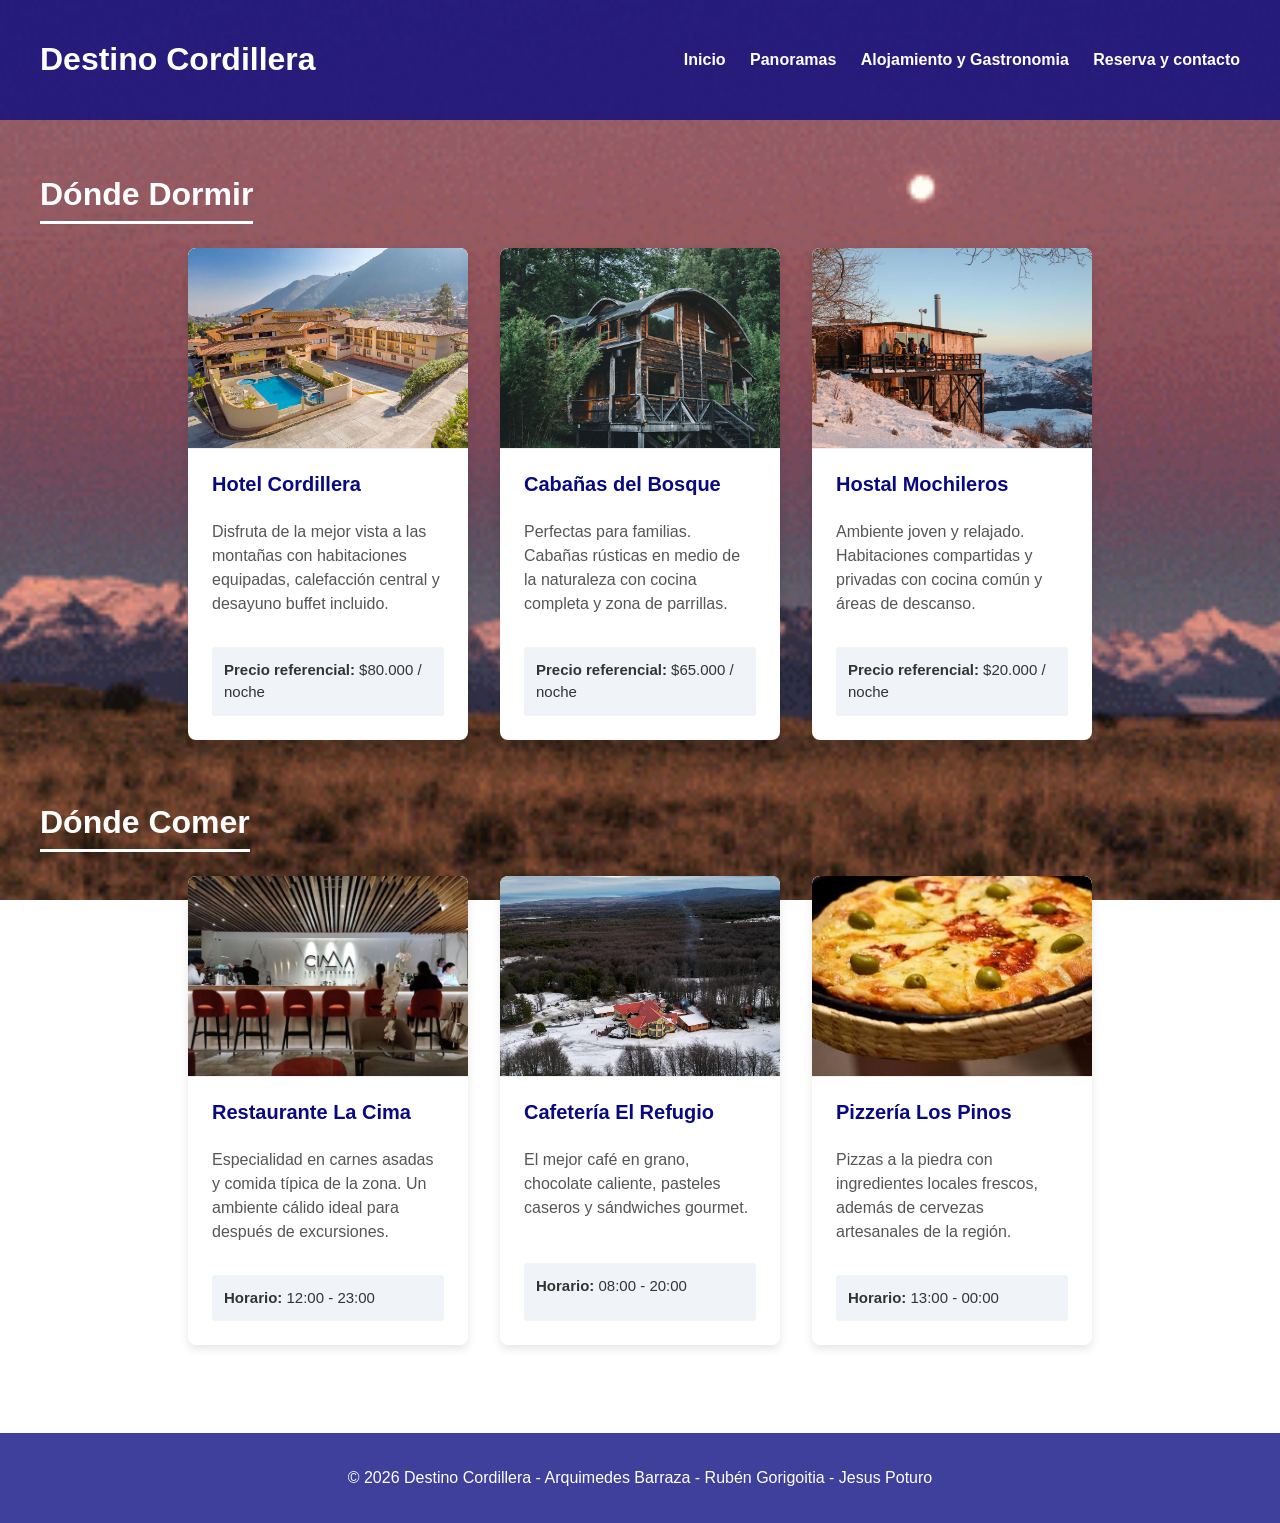
==== commit 4e733ca9: "Refactorizacion general CSS y html de todas las paginas, ajustando todos los px, limpeza de selector" ====
--- a/alojamiento-gastronomia.html
+++ b/alojamiento-gastronomia.html
@@ -1,44 +1,50 @@
 <!doctype html>
 <html lang="es">
+  <head>
+    <meta charset="UTF-8" />
+    <meta name="viewport" content="width=device-width, initial-scale=1.0" />
+    <title>Alojamiento y Gastronomía - Destino Cordillera</title>
+    <link rel="stylesheet" href="css/styles.css" />
+  </head>
 
-<head>
-  <meta charset="UTF-8" />
-  <meta name="viewport" content="width=device-width, initial-scale=1.0" />
-  <title>Alojamiento y Gastronomía - Destino Cordillera</title>
-  <link rel="stylesheet" href="css/styles.css" />
-</head>
+  <body>
+    <header>
+      <h1>Destino Cordillera</h1>
+      <nav>
+        <a href="index.html" class="enlace-menu">Inicio</a>
+        <a href="panorama.html" class="enlace-menu">Panoramas</a>
+        <a href="alojamiento-gastronomia.html" class="enlace-menu activo"
+          >Alojamiento y Gastronomia</a
+        >
+        <a href="reserva-contacto.html" class="enlace-menu"
+          >Reserva y contacto</a
+        >
+      </nav>
+    </header>
 
-<body>
-  <header>
-    <h1>Destino Cordillera</h1>
-    <nav>
-      <a href="index.html" class="enlace-menu">Inicio</a>
-      <a href="panorama.html" class="enlace-menu">Panoramas</a>
-      <a href="alojamiento-gastronomia.html" class="enlace-menu activo">Alojamiento y Gastronomia</a>
-      <a href="reserva-contacto.html" class="enlace-menu">Reserva y contacto</a>
-    </nav>
-  </header>
-
-  <main class="main-alojamiento">
-    <section class="seccion-alojamiento">
-      <h2 class="titulo-seccion titulo-centro">Dónde Dormir</h2>
-      <div class="contenedor-tarjetas">
+    <main class="main-alojamiento">
+      <h2 class="titulo-seccion">Dónde Dormir</h2>
+      <section class="contenedor-tarjetas">
         <article class="tarjeta-info">
           <img src="img/recursos/hotel.jpg" alt="Hotel Cordillera" />
           <div class="contenido-tarjeta">
             <h3>Hotel Cordillera</h3>
-            <p>Disfruta de la mejor vista a las montañas con habitaciones equipadas, calefacción central y desayuno buffet
-              incluido.</p>
+            <p>
+              Disfruta de la mejor vista a las montañas con habitaciones
+              equipadas, calefacción central y desayuno buffet incluido.
+            </p>
             <p><strong>Precio referencial:</strong> $80.000 / noche</p>
           </div>
         </article>
 
         <article class="tarjeta-info">
-          <img src="img/recursos/cabañasbosque.jpg" alt="Cabañas del Bosque" />
+          <img src="img/recursos/cabanasbosque.jpg" alt="Cabañas del Bosque" />
           <div class="contenido-tarjeta">
             <h3>Cabañas del Bosque</h3>
-            <p>Perfectas para familias. Cabañas rústicas en medio de la naturaleza con cocina completa y zona de
-              parrillas.</p>
+            <p>
+              Perfectas para familias. Cabañas rústicas en medio de la
+              naturaleza con cocina completa y zona de parrillas.
+            </p>
             <p><strong>Precio referencial:</strong> $65.000 / noche</p>
           </div>
         </article>
@@ -47,52 +53,63 @@
           <img src="img/recursos/mochileros.jpg" alt="Hostal Mochileros" />
           <div class="contenido-tarjeta">
             <h3>Hostal Mochileros</h3>
-            <p>Ambiente joven y relajado. Habitaciones compartidas y privadas con cocina común y áreas de descanso.</p>
+            <p>
+              Ambiente joven y relajado. Habitaciones compartidas y privadas con
+              cocina común y áreas de descanso.
+            </p>
             <p><strong>Precio referencial:</strong> $20.000 / noche</p>
           </div>
         </article>
-      </div>
-    </section>
+      </section>
 
-    <section class="seccion-gastronomia">
-      <h2 class="titulo-seccion titulo-centro">Dónde Comer</h2>
-      <div class="contenedor-tarjetas">
+      <h2 class="titulo-seccion">Dónde Comer</h2>
+      <section class="contenedor-tarjetas">
         <article class="tarjeta-info">
           <img src="img/recursos/lacima.jpg" alt="Restaurante La Cima" />
           <div class="contenido-tarjeta">
             <h3>Restaurante La Cima</h3>
-            <p>Especialidad en carnes asadas y comida típica de la zona. Un ambiente cálido ideal para después de
-              excursiones.</p>
+            <p>
+              Especialidad en carnes asadas y comida típica de la zona. Un
+              ambiente cálido ideal para después de excursiones.
+            </p>
             <p><strong>Horario:</strong> 12:00 - 23:00</p>
           </div>
         </article>
 
         <article class="tarjeta-info">
-          <img src="img/recursos/cafeteriarefugio.jpg" alt="Cafetería El Refugio" />
+          <img
+            src="img/recursos/cafeteriarefugio.jpg"
+            alt="Cafetería El Refugio"
+          />
           <div class="contenido-tarjeta">
             <h3>Cafetería El Refugio</h3>
-            <p>El mejor café en grano, chocolate caliente, pasteles caseros y sándwiches gourmet.</p>
+            <p>
+              El mejor café en grano, chocolate caliente, pasteles caseros y
+              sándwiches gourmet.
+            </p>
             <p><strong>Horario:</strong> 08:00 - 20:00</p>
           </div>
         </article>
 
         <article class="tarjeta-info">
-          <img src="img/recursos/pizza.jpg" alt="Pizzería Los Pinos" />
+          <img src="img/recursos/pizza.jfif" alt="Pizzería Los Pinos" />
           <div class="contenido-tarjeta">
             <h3>Pizzería Los Pinos</h3>
-            <p>Pizzas a la piedra con ingredientes locales frescos, además de cervezas artesanales de la región.</p>
+            <p>
+              Pizzas a la piedra con ingredientes locales frescos, además de
+              cervezas artesanales de la región.
+            </p>
             <p><strong>Horario:</strong> 13:00 - 00:00</p>
           </div>
         </article>
-      </div>
-    </section>
-  </main>
+      </section>
+    </main>
 
-  <footer>
-    <p>
-      &copy; 2026 Destino Cordillera - Arquimedes Barraza - Rubén Gorigoitia - Jesus Poturo
-    </p>
-  </footer>
-</body>
-
-</html>+    <footer>
+      <p>
+        &copy; 2026 Destino Cordillera - Arquimedes Barraza - Rubén Gorigoitia -
+        Jesus Poturo
+      </p>
+    </footer>
+  </body>
+</html>
--- a/css/styles.css
+++ b/css/styles.css
@@ -1,3 +1,4 @@
+/* Estilo de la pagina principal */
 body {
   margin: 0;
   padding: 0;
@@ -30,14 +31,6 @@
   text-decoration: none;
   margin-left: 20px;
   font-weight: bold;
-  transition: color 0.25s ease, border-bottom 0.25s ease;
-  padding-bottom: 4px;
-}
-
-.enlace-menu:hover,
-.enlace-menu.activo {
-  color: #90caf9;
-  border-bottom: 2px solid #90caf9;
 }
 
 main {
@@ -54,7 +47,7 @@
 
 .caja-presentacion {
   flex: 1;
-  background-color: rgba(255, 255, 255, 0.911);
+  background-color: rgb(255, 255, 255);
   padding: 30px;
   border-radius: 10px;
   box-shadow: 0 4px 15px rgba(0, 0, 0, 0.15);
@@ -77,14 +70,7 @@
   margin-bottom: 20px;
   border-radius: 8px;
   font-weight: bold;
-  font-size: 1.2rem;
-  transition: transform 0.2s ease, background-color 0.2s ease, box-shadow 0.2s ease;
-}
-
-.boton-gigante:hover {
-  background-color: rgba(6, 6, 95, 0.9);
-  transform: translateY(-2px);
-  box-shadow: 0 4px 12px rgba(0, 0, 0, 0.25);
+  font-size: 20px;
 }
 
 footer {
@@ -92,9 +78,7 @@
   margin-top: auto;
 }
 
-/* ==========================================================================
-   Estilos para la sección Panorama
-   ========================================================================== */
+/* Estilo de la Pagina Panoramas */
 
 main.main-panoramas {
   max-width: 1140px;
@@ -111,12 +95,12 @@
 .banner-panoramas h2 {
   margin-top: 0;
   color: #090981;
-  font-size: 2.1rem;
+  font-size: 34px;
   margin-bottom: 15px;
 }
 
 .banner-panoramas p {
-  font-size: 1.1rem;
+  font-size: 18px;
   line-height: 1.6;
   color: #333;
   max-width: 850px;
@@ -136,15 +120,16 @@
   color: #090981;
   padding: 8px 16px;
   border-radius: 20px;
-  font-size: 0.9rem;
+  font-size: 14px;
   font-weight: bold;
   border: 1px solid rgba(9, 9, 129, 0.2);
 }
 
 /* Grilla de Panoramas */
 .grilla-panoramas {
-  display: grid;
-  grid-template-columns: repeat(auto-fit, minmax(320px, 1fr));
+  display: flex;
+  flex-wrap: wrap;
+  justify-content: center;
   gap: 28px;
 }
 
@@ -154,13 +139,8 @@
   overflow: hidden;
   box-shadow: 0 6px 18px rgba(0, 0, 0, 0.18);
   display: flex;
-  flex-direction: column;
-  transition: transform 0.3s ease, box-shadow 0.3s ease;
-}
-
-.tarjeta-panorama:hover {
-  transform: translateY(-6px);
-  box-shadow: 0 14px 26px rgba(0, 0, 0, 0.28);
+  width: 320px;
+  flex-direction: column;
 }
 
 .tarjeta-img-contenedor {
@@ -176,11 +156,6 @@
   object-fit: cover;
   border-radius: 0;
   display: block;
-  transition: transform 0.4s ease;
-}
-
-.tarjeta-panorama:hover .tarjeta-img-contenedor img {
-  transform: scale(1.05);
 }
 
 .badge-categoria {
@@ -191,7 +166,7 @@
   color: white;
   padding: 5px 14px;
   border-radius: 15px;
-  font-size: 0.8rem;
+  font-size: 14px;
   font-weight: bold;
   letter-spacing: 0.5px;
   box-shadow: 0 2px 6px rgba(0, 0, 0, 0.3);
@@ -207,14 +182,14 @@
 .tarjeta-cuerpo h3 {
   margin: 0 0 12px 0;
   color: #090981;
-  font-size: 1.35rem;
+  font-size: 22px;
 }
 
 .tarjeta-cuerpo p {
   margin: 0 0 16px 0;
   color: #444;
   line-height: 1.5;
-  font-size: 0.95rem;
+  font-size: 14px;
   flex-grow: 1;
 }
 
@@ -224,7 +199,7 @@
   margin: 0 0 20px 0;
   border-top: 1px solid #e2e8f0;
   padding-top: 14px;
-  font-size: 0.88rem;
+  font-size: 14px;
   color: #555;
 }
 
@@ -248,13 +223,7 @@
   padding: 13px;
   border-radius: 8px;
   font-weight: bold;
-  font-size: 1rem;
-  transition: background-color 0.2s ease, transform 0.2s ease;
-}
-
-.boton-reserva-card:hover {
-  background-color: #050550;
-  transform: translateY(-2px);
+  font-size: 16px;
 }
 
 /* Sección de Recomendaciones / Consejos */
@@ -262,7 +231,7 @@
   color: #090981;
   margin-top: 0;
   text-align: center;
-  font-size: 1.85rem;
+  font-size: 30px;
   margin-bottom: 15px;
 }
 
@@ -274,8 +243,9 @@
 }
 
 .grilla-consejos {
-  display: grid;
-  grid-template-columns: repeat(auto-fit, minmax(230px, 1fr));
+  display: flex;
+  flex-wrap: wrap;
+  justify-content: center;
   gap: 20px;
 }
 
@@ -284,18 +254,19 @@
   border-left: 4px solid rgba(9, 9, 129, 0.781);
   padding: 18px;
   border-radius: 8px;
+  width: 230px;
 }
 
 .tarjeta-consejo h4 {
   margin: 0 0 8px 0;
   color: #090981;
-  font-size: 1.1rem;
+  font-size: 18px;
 }
 
 .tarjeta-consejo p {
   margin: 0;
   color: #555;
-  font-size: 0.92rem;
+  font-size: 14px;
   line-height: 1.45;
 }
 
@@ -309,13 +280,13 @@
 
 .banner-cta-final h3 {
   color: #090981;
-  font-size: 1.7rem;
+  font-size: 28px;
   margin: 0 0 10px 0;
 }
 
 .banner-cta-final p {
   color: #444;
-  font-size: 1.1rem;
+  font-size: 18px;
   max-width: 700px;
   margin: 0 auto 22px auto;
 }
@@ -328,19 +299,10 @@
   padding: 15px 35px;
   border-radius: 8px;
   font-weight: bold;
-  font-size: 1.15rem;
-  transition: background-color 0.2s ease, transform 0.2s ease, box-shadow 0.2s ease;
-}
-
-.boton-cta-contacto:hover {
-  background-color: #050550;
-  transform: translateY(-2px);
-  box-shadow: 0 4px 12px rgba(0, 0, 0, 0.25);
-}
-
-/* ==========================================================================
-   Diseño Responsivo
-   ========================================================================== */
+  font-size: 18px;
+}
+
+/* Ajustar el tamaño para celulares */
 
 @media (max-width: 850px) {
   header {
@@ -366,44 +328,31 @@
     margin: 25px auto;
     width: 92%;
   }
-
-  .grilla-panoramas {
-    grid-template-columns: 1fr;
-  }
-}
-
-/* ==========================================================================
-   Estilos específicos para la página de Reserva y Contacto
-   ========================================================================== */
+}
+
+/* Estilo de Pagina Reserva y Contacto */
+
 .contenedor-contacto {
-  display: flex;
-  flex-direction: column;
-  padding: 2rem 1rem;
+  padding: 32px 16px;
   max-width: 1200px;
   margin: 0 auto;
-  width: 100%;
-  box-sizing: border-box;
 }
 
 .columnas-contacto {
   display: flex;
   flex-direction: column;
-  gap: 2rem;
-  width: 100%;
+  gap: 32px;
 }
 
 .titulo-centro {
   text-align: center;
-  align-self: center;
-  margin-left: auto;
-  margin-right: auto;
-  margin-bottom: 2rem;
+  margin-bottom: 32px;
 }
 
 .seccion-formulario,
 .seccion-info-contacto {
   background-color: #ffffff;
-  padding: 2.5rem;
+  padding: 40px;
   border-radius: 12px;
   box-shadow: 0 8px 24px rgba(9, 9, 129, 0.08);
   border-top: 4px solid rgba(9, 9, 129, 0.781);
@@ -411,8 +360,8 @@
 
 .formulario-reserva fieldset {
   border: 1px solid #e2e8f0;
-  padding: 1.8rem;
-  margin-bottom: 2rem;
+  padding: 29px;
+  margin-bottom: 32px;
   border-radius: 8px;
   background-color: #f8fafc;
 }
@@ -420,8 +369,8 @@
 .formulario-reserva legend {
   font-weight: 700;
   color: #090981;
-  padding: 0 1rem;
-  font-size: 1.15rem;
+  padding: 0 16px;
+  font-size: 18px;
   background-color: #ffffff;
   border: 1px solid #e2e8f0;
   border-radius: 20px;
@@ -429,25 +378,24 @@
 
 .formulario-reserva label {
   display: block;
-  margin-bottom: 0.6rem;
+  margin-bottom: 10px;
   font-weight: 600;
   color: #334155;
-  font-size: 0.95rem;
+  font-size: 15px;
 }
 
 .formulario-reserva input:not([type="radio"]),
 .formulario-reserva select,
 .formulario-reserva textarea {
   width: 100%;
-  padding: 0.85rem 1rem;
-  margin-bottom: 1.25rem;
+  padding: 14px 16px;
+  margin-bottom: 20px;
   border: 1px solid #cbd5e1;
   border-radius: 6px;
   font-family: inherit;
-  font-size: 1rem;
+  font-size: 16px;
   color: #1e293b;
   background-color: #ffffff;
-  transition: all 0.2s ease;
   box-sizing: border-box;
 }
 
@@ -464,32 +412,25 @@
 .opciones-reserva {
   display: flex;
   flex-direction: column;
-  gap: 0.8rem;
-  margin-bottom: 1.5rem;
+  gap: 13px;
+  margin-bottom: 24px;
 }
 
 @media (min-width: 600px) {
   .opciones-reserva {
     flex-direction: row;
-    gap: 1rem;
+    gap: 16px;
   }
 }
 
 .opcion-radio {
   display: flex;
   align-items: center;
-  cursor: pointer;
   background-color: #ffffff;
   border: 1px solid #cbd5e1;
   border-radius: 8px;
-  padding: 0.75rem 1rem;
-  transition: all 0.2s ease;
+  padding: 12px 16px;
   flex: 1;
-}
-
-.opcion-radio:hover {
-  border-color: #090981;
-  background-color: #f0f4ff;
 }
 
 .opcion-radio input[type="radio"] {
@@ -506,17 +447,17 @@
 
 /* Caja resumen elegante */
 .caja-resumen {
-  background: linear-gradient(135deg, rgba(9,9,129,0.05) 0%, rgba(9,9,129,0.1) 100%);
-  padding: 1.5rem;
-  border-radius: 8px;
-  margin-bottom: 1.5rem;
+  background: #f0f4ff;
+  padding: 24px;
+  border-radius: 8px;
+  margin-bottom: 24px;
   border-left: 5px solid #090981;
 }
 
 .resumen-titulo {
-  margin: 0 0 1rem 0;
-  color: #090981;
-  font-size: 1.2rem;
+  margin: 0 0 16px 0;
+  color: #090981;
+  font-size: 19px;
   text-transform: uppercase;
   letter-spacing: 0.5px;
 }
@@ -524,8 +465,8 @@
 .resumen-detalle {
   display: flex;
   flex-direction: column;
-  gap: 0.5rem;
-  margin-bottom: 1rem;
+  gap: 8px;
+  margin-bottom: 16px;
 }
 
 .resumen-detalle p {
@@ -533,67 +474,54 @@
   display: flex;
   justify-content: space-between;
   color: #475569;
-  font-size: 0.95rem;
+  font-size: 15px;
 }
 
 .resumen-total {
   margin: 0;
-  padding-top: 1rem;
+  padding-top: 16px;
   border-top: 1px dashed #cbd5e1;
   display: flex;
   justify-content: space-between;
   color: #090981;
-  font-size: 1.25rem;
+  font-size: 20px;
 }
 
 .boton-enviar {
   background-color: rgba(9, 9, 129, 0.85);
   color: white;
   border: none;
-  padding: 1.2rem 2rem;
-  font-size: 1.15rem;
+  padding: 19px 32px;
+  font-size: 18px;
   font-weight: bold;
   border-radius: 8px;
-  cursor: pointer;
-  transition: all 0.3s ease;
   width: 100%;
   box-shadow: 0 4px 12px rgba(9, 9, 129, 0.2);
 }
 
-.boton-enviar:hover {
-  background-color: #050550;
-  transform: translateY(-2px);
-  box-shadow: 0 6px 16px rgba(9, 9, 129, 0.3);
-}
-
 .seccion-info-contacto h3 {
   color: #090981;
-  margin-top: 1.5rem;
-  margin-bottom: 1rem;
-  font-size: 1.3rem;
+  margin-top: 24px;
+  margin-bottom: 16px;
+  font-size: 21px;
   border-bottom: 2px solid #f1f5f9;
-  padding-bottom: 0.5rem;
+  padding-bottom: 8px;
 }
 
 .seccion-info-contacto p {
-  margin-bottom: 0.75rem;
+  margin-bottom: 12px;
   color: #475569;
   line-height: 1.6;
 }
 
 .mapa-referencial img {
   display: block;
-  margin-top: 1rem;
+  margin-top: 16px;
   border-radius: 8px;
   box-shadow: 0 4px 12px rgba(0, 0, 0, 0.1);
-  transition: transform 0.3s ease;
-}
-
-.mapa-referencial img:hover {
-  transform: scale(1.02);
-}
-
-/* Responsividad para pantallas grandes */
+}
+
+/* Tamaño para pantallas grandes */
 @media (min-width: 850px) {
   .columnas-contacto {
     flex-direction: row;
@@ -611,9 +539,8 @@
   }
 }
 
-/* ==========================================================================
-   Estilos específicos para la página de Alojamiento y Gastronomía
-   ========================================================================== */
+/* Estilo de Pagina Alojamiento y Gastronomia */
+
 .main-alojamiento {
   display: flex;
   flex-direction: column;
@@ -624,29 +551,23 @@
   width: 100%;
 }
 
-.seccion-alojamiento,
-.seccion-gastronomia {
-  width: 100%;
-}
-
 .titulo-seccion {
-  background-color: rgba(255, 255, 255, 0.94);
-  color: #090981;
-  font-size: 2rem;
-  margin-bottom: 1.5rem;
-  margin-top: 1rem;
-  padding: 10px 24px;
-  border-radius: 8px;
-  border-bottom: 4px solid #090981;
-  display: table;
-  box-shadow: 0 4px 12px rgba(0, 0, 0, 0.12);
+  color: white;
+  font-size: 32px;
+  margin-bottom: 24px;
+  margin-top: 16px;
+  border-bottom: 3px solid white;
+  padding-bottom: 8px;
+  display: inline-block;
+  align-self: flex-start;
 }
 
 .contenedor-tarjetas {
-  display: grid;
-  grid-template-columns: repeat(auto-fit, minmax(280px, 1fr));
-  gap: 2rem;
-  margin-bottom: 3rem;
+  display: flex;
+  flex-wrap: wrap;
+  justify-content: center;
+  gap: 32px;
+  margin-bottom: 48px;
   width: 100%;
 }
 
@@ -655,14 +576,9 @@
   border-radius: 8px;
   overflow: hidden;
   box-shadow: 0 4px 10px rgba(0, 0, 0, 0.1);
-  transition: transform 0.3s ease, box-shadow 0.3s ease;
-  display: flex;
-  flex-direction: column;
-}
-
-.tarjeta-info:hover {
-  transform: translateY(-5px);
-  box-shadow: 0 8px 15px rgba(0, 0, 0, 0.2);
+  display: flex;
+  width: 280px;
+  flex-direction: column;
 }
 
 .tarjeta-info img {
@@ -674,7 +590,7 @@
 }
 
 .contenido-tarjeta {
-  padding: 1.5rem;
+  padding: 24px;
   display: flex;
   flex-direction: column;
   flex-grow: 1;
@@ -683,22 +599,22 @@
 .contenido-tarjeta h3 {
   color: #090981;
   margin-top: 0;
-  margin-bottom: 0.5rem;
-  font-size: 1.25rem;
+  margin-bottom: 8px;
+  font-size: 20px;
 }
 
 .contenido-tarjeta p {
   color: #555;
   line-height: 1.5;
-  margin-bottom: 1rem;
+  margin-bottom: 16px;
   flex-grow: 1;
 }
 
 .contenido-tarjeta p:last-child {
   margin-bottom: 0;
-  font-size: 0.95rem;
+  font-size: 15px;
   background-color: #f0f4f8;
-  padding: 0.75rem;
+  padding: 12px;
   border-radius: 4px;
   color: #333;
 }
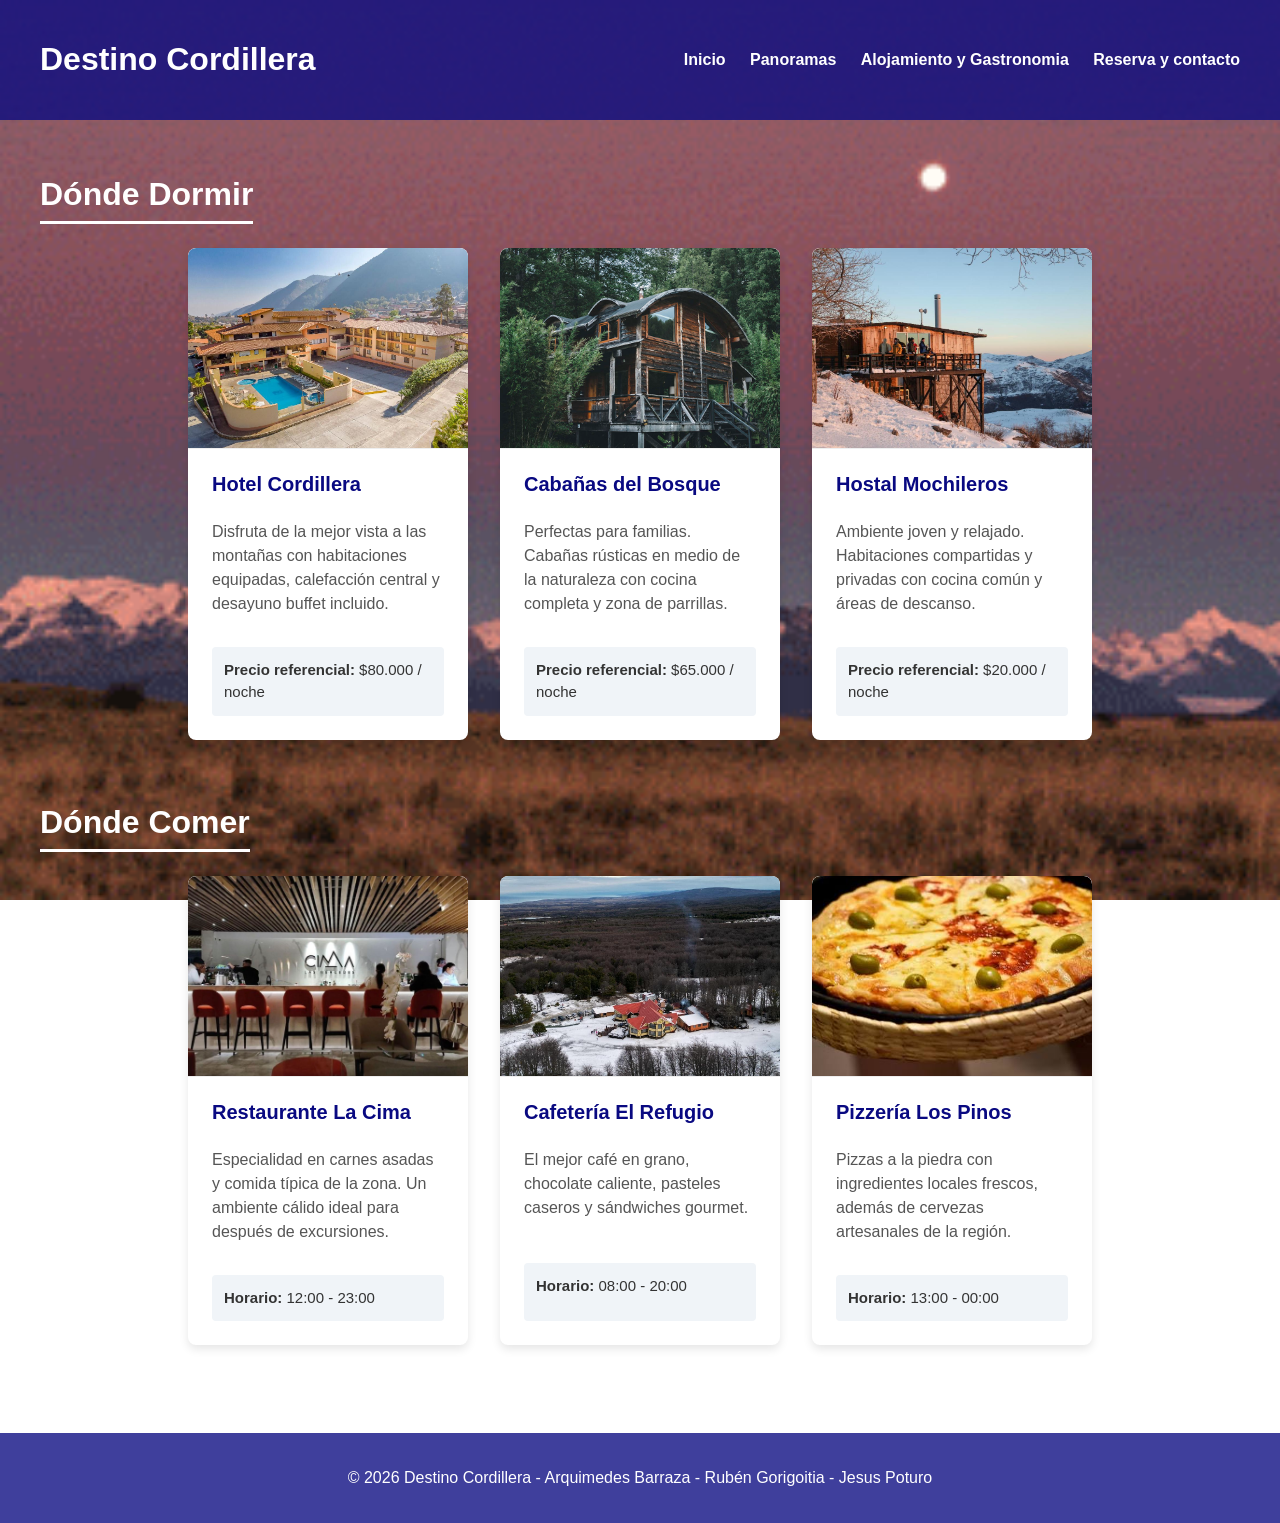
==== commit e79fe63d: "Resolver el conflicto de versiones, conservando la version refactorizado y ortografia" ====
--- a/alojamiento-gastronomia.html
+++ b/alojamiento-gastronomia.html
@@ -92,7 +92,7 @@
         </article>
 
         <article class="tarjeta-info">
-          <img src="img/recursos/pizza.jfif" alt="Pizzería Los Pinos" />
+          <img src="img/recursos/pizza.jpg" alt="Pizzería Los Pinos" />
           <div class="contenido-tarjeta">
             <h3>Pizzería Los Pinos</h3>
             <p>
--- a/css/styles.css
+++ b/css/styles.css
@@ -336,6 +336,8 @@
   padding: 32px 16px;
   max-width: 1200px;
   margin: 0 auto;
+  width: 100%;
+  box-sizing: border-box;
 }
 
 .columnas-contacto {
@@ -551,6 +553,11 @@
   width: 100%;
 }
 
+.seccion-alojamiento,
+.seccion-gastronomia {
+  width: 100%;
+}
+
 .titulo-seccion {
   color: white;
   font-size: 32px;
